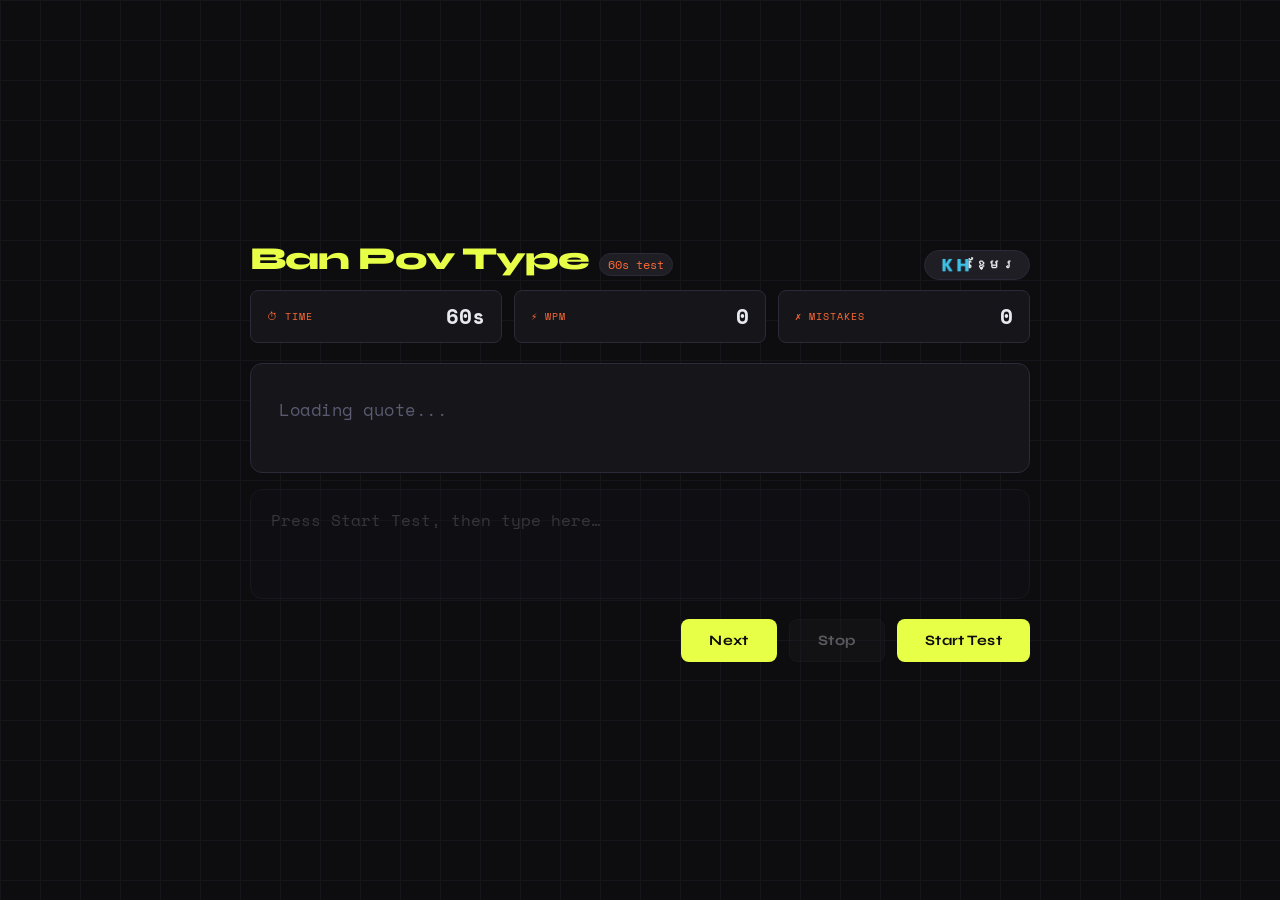
==== app/index.html @ a034efe6 "first commit" ====
<!DOCTYPE html>
<html lang="en">
<head>
  <meta charset="UTF-8"/>
  <meta name="viewport" content="width=device-width, initial-scale=1.0"/>
  <title>Ban Pov Type</title>
  <link href="https://fonts.googleapis.com/css2?family=Space+Mono:wght@400;700&family=Syne:wght@400;700;800&family=Kantumruy+Pro:wght@400;600;700&display=swap" rel="stylesheet"/>
  <link href="https://fonts.googleapis.com/css2?family=Space+Mono:wght@400;700&family=Syne:wght@400;700;800&display=swap" rel="stylesheet"/>
  <link rel="stylesheet" href="./src/style.css"/>
</head>
<body>

  <!-- ══ PAGE 1: TYPING TEST ══ -->
  <div class="page" id="page-typing">
    <div class="inner">
      <header>
        <h1>Ban Pov Type</h1>
        <span>60s test</span>
         <button id="lang-toggle" class="lang-btn">🇰🇭 ខ្មែរ</button>
      </header>
      <div class="stats-bar">
        <div class="stat-chip" id="time-chip">
          <span class="label">⏱ Time</span>
          <span class="value" id="time">60s</span>
        </div>
        <div class="stat-chip">
          <span class="label">⚡ WPM</span>
          <span class="value" id="live-wpm">0</span>
        </div>
        <div class="stat-chip">
          <span class="label">✗ Mistakes</span>
          <span class="value" id="mistakes">0</span>
        </div>
      </div>

      <div id="quote" class="quote-box">
        <span style="color:var(--muted)" class="loading">Loading quote</span>
      </div>

      <textarea id="quote-input" placeholder="Press Start Test, then type here…" disabled></textarea>

      <div class="btn-row">
        <button id="btn-next" class="btn-primary">Next</button>
        <button id="stop-test" class="btn-secondary" disabled>Stop</button>
        <button id="start-test" class="btn-primary">Start Test</button>
      </div>
    </div>
  </div>

  <!-- ══ PAGE 2: RESULTS ══ -->
  <div class="page" id="page-result">
    <div class="inner">
      <div class="result-header">
        <span class="trophy" id="rating-badge">🏅</span>
        <h2 id="rating-text">—</h2>
        <p id="rating-sub">—</p>
      </div>

      <div class="result-grid">
        <div class="result-card">
          <div class="rc-label">WPM</div>
          <div class="rc-value" id="r-wpm">—</div>
          <div class="rc-unit">words / min</div>
        </div>
        <div class="result-card">
          <div class="rc-label">Time</div>
          <div class="rc-value" id="r-time">—</div>
          <div class="rc-unit">seconds used</div>
        </div>
        <div class="result-card">
          <div class="rc-label">Accuracy</div>
          <div class="rc-value" id="r-accuracy">—</div>
          <div class="rc-unit">percent</div>
        </div>
        <div class="result-card">
          <div class="rc-label">Mistakes</div>
          <div class="rc-value" id="r-mistakes">—</div>
          <div class="rc-unit">errors</div>
        </div>
      </div>

      <div class="rating-row">
        <div class="rating-badge" id="rating-badge-2">🏅</div>
        <div>
          <div class="rating-text" id="rating-text-2">—</div>
          <div class="rating-sub" id="rating-sub-2">—</div>
        </div>
      </div>

      <div class="result-action-row">
        <button id="btn-try-again" class="btn-secondary">↺ Try Again</button>
        <button id="btn-next-quote" class="btn-primary">Next Quote →</button>
      </div>
    </div>
  </div>

<script src="./src/script.js"></script>
</body>
</html>
---- app/src/style.css ----
:root {
      --bg: #0d0d0f;
      --surface: #16161a;
      --surface2: #1e1e24;
      --accent: #e8ff47;
      --accent2: #ff6b35;
      --text: #e8e8f0;
      --muted: #5a5a72;
      --success: #50fa7b;
      --fail: #ff5555;
      --border: #2a2a38;
    }

    * { margin: 0; padding: 0; box-sizing: border-box; }

    body {
      background: var(--bg);
      color: var(--text);
      font-family: 'Syne', sans-serif;
      min-height: 100vh;
      overflow-x: hidden;
    }

    body::before {
      content: '';
      position: fixed;
      inset: 0;
      background-image:
        linear-gradient(var(--border) 1px, transparent 1px),
        linear-gradient(90deg, var(--border) 1px, transparent 1px);
      background-size: 40px 40px;
      opacity: 0.3;
      pointer-events: none;
      z-index: 0;
    }

    /* ── Page system ── */
    .page {
      position: fixed;
      inset: 0;
      display: flex;
      flex-direction: column;
      align-items: center;
      justify-content: center;
      padding: 24px 20px;
      overflow-y: auto;
      z-index: 1;
      transition: transform 0.5s cubic-bezier(0.77, 0, 0.18, 1),
                  opacity  0.5s cubic-bezier(0.77, 0, 0.18, 1);
    }

    /* typing page sits at left, result page sits at right */
    #page-typing  { transform: translateX(0); opacity: 1; }
    #page-result  { transform: translateX(100%); opacity: 0; pointer-events: none; }

    /* active state */
    #page-typing.slide-out  { transform: translateX(-100%); opacity: 0; pointer-events: none; }
    #page-result.slide-in   { transform: translateX(0);     opacity: 1; pointer-events: all; }

    .inner {
      width: 100%;
      max-width: 780px;
    }

    /* ── Header ── */
    header {
      display: flex;
      align-items: baseline;
      gap: 10px;
      margin-bottom: 10px;
    }
    header h1 {
      font-size: 2rem;
      font-weight: 800;
      letter-spacing: -1px;
      color: var(--accent);
    }
    header span {
      font-family: 'Space Mono', monospace;
      font-size: 0.75rem;
      color: var(--accent2);
      background: var(--surface2);
      padding: 2px 8px;
      border-radius: 20px;
      border: 1px solid var(--border);
    }
    .lang-btn {
  margin-left: auto;
  background: var(--surface2);
  color: var(--text);
  border: 1px solid var(--border);
  border-radius: 20px;
  padding: 6px 14px;
  font-size: 0.8rem;
  font-weight: 600;
  cursor: pointer;
  transition: border-color 0.2s, color 0.2s;
}
.lang-btn:hover { border-color: var(--accent); color: var(--accent); }


body.lang-km {
  font-family: 'Kantumruy Pro', sans-serif;
}
body.lang-km .quote-box {
  font-family: 'Kantumruy Pro', sans-serif;
  line-height: 2.4;
  font-size: 1.1rem;
}
body.lang-km textarea {
  font-family: 'Kantumruy Pro', sans-serif;
  font-size: 1rem;
  line-height: 2;
}
    .description {
      font-family: 'Space Mono', monospace;
      font-size: 0.8rem;
      color: var(--text);
      margin-bottom: 24px;
      line-height: 1.5;
    }

    /* ── Stats bar ── */
    .stats-bar {
      display: flex;
      gap: 12px;
      margin-bottom: 20px;
    }
    .stat-chip {
      display: flex;
      align-items: center;
      gap: 8px;
      background: var(--surface);
      border: 1px solid var(--border);
      border-radius: 8px;
      padding: 10px 16px;
      flex: 1;
      transition: border-color 0.3s;
    }
    .stat-chip.active { border-color: var(--accent); }
    .stat-chip .label {
      font-family: 'Space Mono', monospace;
      font-size: 0.65rem;
      color: var(--accent2);
      text-transform: uppercase;
      letter-spacing: 1px;
    }
    .stat-chip .value {
      font-family: 'Space Mono', monospace;
      font-size: 1.3rem;
      font-weight: 700;
      color: var(--text);
      margin-left: auto;
      transition: color 0.3s;
    }
    .stat-chip.active .value { color: var(--accent); }
    #time-chip.warning .value { color: var(--accent2); }

    .quote-box {
      background: var(--surface);
      border: 1px solid var(--border);
      border-radius: 12px;
      padding: 28px;
      margin-bottom: 16px;
      line-height: 2.1;
      font-family: 'Space Mono', monospace;
      font-size: 1.05rem;
      letter-spacing: 0.03em;
      user-select: none;
      min-height: 110px;
      position: relative;
      word-break: break-word;
      white-space: normal;
    }
    .quote-box::after {
      content: '';
      position: absolute;
      bottom: 0; left: 0; right: 0;
      height: 3px;
      background: linear-gradient(90deg, var(--accent), var(--accent2));
      transform: scaleX(0);
      transform-origin: left;
      transition: transform 0.4s ease;
      border-radius: 0 0 12px 12px;
    }
    .quote-box.in-progress::after { transform: scaleX(var(--progress, 0)); }

    .quote-char { transition: color 0.1s, background 0.1s; border-radius: 2px; }
    .quote-char.success { color: var(--success); }
    .quote-char.fail    { color: var(--fail); background: rgba(255,85,85,0.12); }
    .quote-char.current {
      color: var(--accent);
      background: rgba(232,255,71,0.15);
      outline: 1px solid var(--accent);
      outline-offset: 1px;
    }

    /* ── Textarea ── */
    textarea {
      width: 100%;
      background: var(--surface);
      border: 1px solid var(--border);
      border-radius: 12px;
      padding: 18px 20px;
      font-family: 'Space Mono', monospace;
      font-size: 1rem;
      color: var(--text);
      resize: none;
      height: 110px;
      transition: border-color 0.3s, box-shadow 0.3s;
      outline: none;
      margin-bottom: 16px;
    }
    textarea:focus {
      border-color: var(--accent);
      box-shadow: 0 0 0 3px rgba(232,255,71,0.08);
    }
    textarea:disabled { opacity: 0.4; cursor: not-allowed; }

    /* ── Buttons ── */
    .btn-row {
      display: flex;
      gap: 12px;
      justify-content: flex-end;
    }
    button {
      font-family: 'Syne', sans-serif;
      font-size: 0.9rem;
      font-weight: 700;
      padding: 12px 28px;
      border-radius: 8px;
      border: none;
      cursor: pointer;
      transition: transform 0.15s, opacity 0.15s, box-shadow 0.2s;
      letter-spacing: 0.03em;
    }
    button:active { transform: scale(0.97); }
    .btn-primary { background: var(--accent); color: var(--bg); }
    .btn-primary:hover { box-shadow: 0 0 20px rgba(232,255,71,0.35); }
    .btn-secondary {
      background: var(--surface2);
      color: var(--text);
      border: 1px solid var(--border);
    }
    .btn-secondary:hover { border-color: var(--accent2); color: var(--accent2); }
    button:disabled { opacity: 0.35; cursor: not-allowed; }

    /* ── Result page ── */
    #page-result .inner {
      max-width: 680px;
    }

    .result-header {
      text-align: center;
      margin-bottom: 36px;
    }
    .result-header .trophy {
      font-size: 4rem;
      display: block;
      margin-bottom: 12px;
      animation: popIn 0.5s cubic-bezier(0.22, 1, 0.36, 1);
    }
    @keyframes popIn {
      from { transform: scale(0.4); opacity: 0; }
      to   { transform: scale(1);   opacity: 1; }
    }
    .result-header h2 {
      font-size: 1.6rem;
      font-weight: 800;
      color: var(--accent);
      letter-spacing: -0.5px;
    }
    .result-header p {
      font-family: 'Space Mono', monospace;
      font-size: 0.8rem;
      color: var(--text);
      margin-top: 6px;
    }

    .result-grid {
      display: grid;
      grid-template-columns: repeat(4, 1fr);
      gap: 12px;
      margin-bottom: 16px;
    }
    @media (max-width: 540px) {
      .result-grid { grid-template-columns: repeat(2, 1fr); }
      .stats-bar { flex-wrap: wrap; }
      .result-action-row { flex-direction: column; }
    }

    .result-card {
      background: var(--surface);
      border: 1px solid var(--border);
      border-radius: 12px;
      padding: 20px 16px;
      text-align: center;
      position: relative;
      overflow: hidden;
    }
    .result-card::before {
      content: '';
      position: absolute;
      top: 0; left: 0; right: 0;
      height: 3px;
    }
    .result-card:nth-child(1)::before { background: var(--accent); }
    .result-card:nth-child(2)::before { background: var(--accent2); }
    .result-card:nth-child(3)::before { background: var(--success); }
    .result-card:nth-child(4)::before { background: var(--fail); }

    .rc-label {
      font-family: 'Space Mono', monospace;
      font-size: 0.6rem;
      text-transform: uppercase;
      letter-spacing: 1.5px;
      color: var(--accent2);
      margin-bottom: 10px;
    }
    .rc-value {
      font-family: 'Space Mono', monospace;
      font-size: 2.4rem;
      font-weight: 700;
      line-height: 1;
    }
    .rc-unit {
      font-size: 0.65rem;
      color: var(--text);
      margin-top: 6px;
    }
    .result-card:nth-child(1) .rc-value { color: var(--accent); }
    .result-card:nth-child(2) .rc-value { color: var(--accent2); }
    .result-card:nth-child(3) .rc-value { color: var(--success); }
    .result-card:nth-child(4) .rc-value { color: var(--fail); }

    .rating-row {
      display: flex;
      align-items: center;
      gap: 14px;
      padding: 16px 20px;
      background: var(--surface);
      border-radius: 12px;
      border: 1px solid var(--border);
      margin-bottom: 24px;
    }
    .rating-badge { font-size: 2rem; }
    .rating-text  { font-weight: 700; font-size: 1rem; }
    .rating-sub   { font-size: 0.78rem; color: var(--accent2); margin-top: 3px; }

    .result-action-row {
      display: flex;
      gap: 12px;
      justify-content: center;
    }
    .result-action-row button {
      flex: 1;
      max-width: 240px;
      padding: 14px 28px;
      font-size: 1rem;
    }

    /* Loading dots */
    .loading::after {
      content: '...';
      animation: dots 1.2s steps(4, end) infinite;
    }
    @keyframes dots {
      0%,20%  { content: '.'; }
      40%     { content: '..'; }
      60%,100%{ content: '...'; }
    }
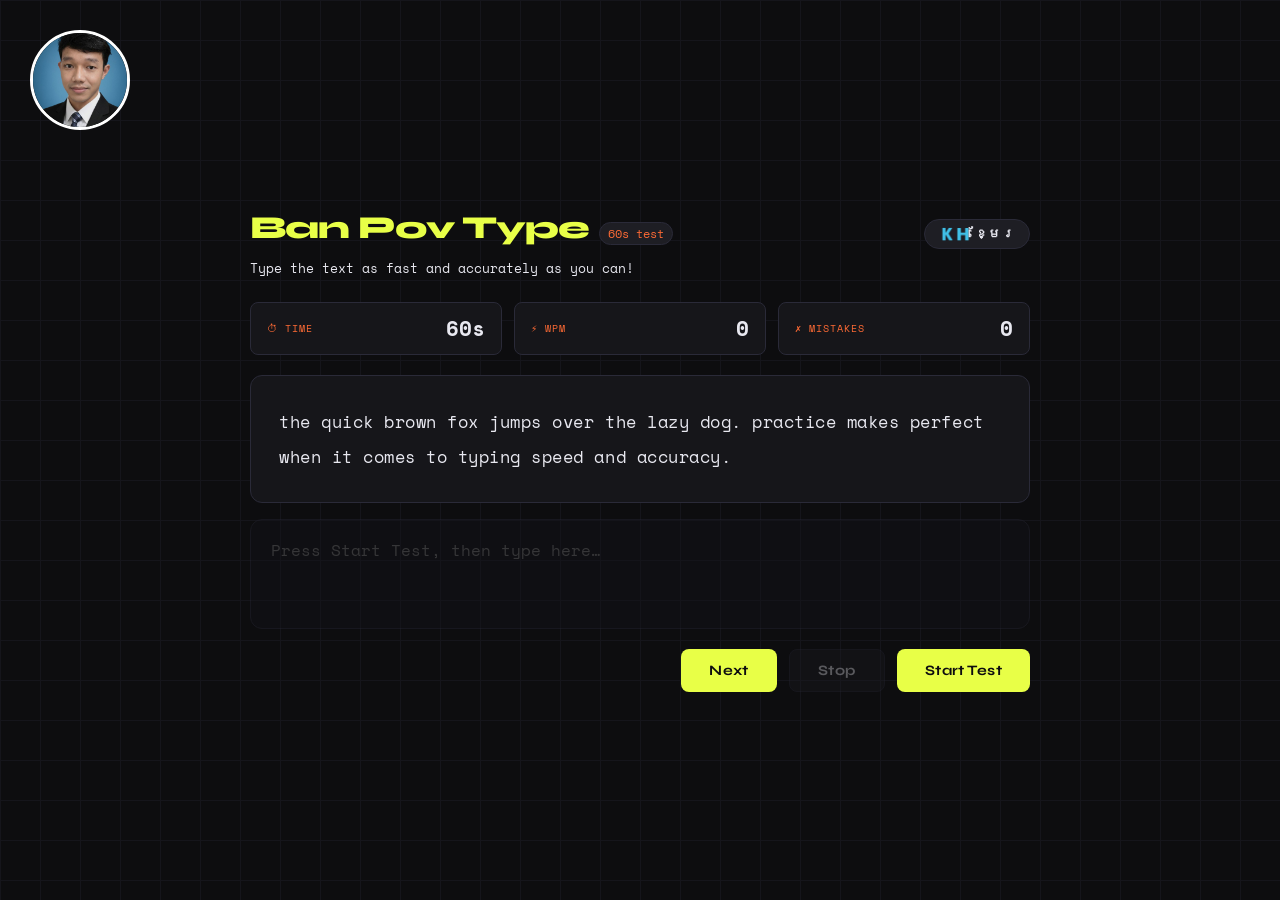
==== commit 93e9fb09: "update" ====
--- a/app/index.html
+++ b/app/index.html
@@ -5,8 +5,9 @@
   <meta name="viewport" content="width=device-width, initial-scale=1.0"/>
   <title>Ban Pov Type</title>
   <link href="https://fonts.googleapis.com/css2?family=Space+Mono:wght@400;700&family=Syne:wght@400;700;800&family=Kantumruy+Pro:wght@400;600;700&display=swap" rel="stylesheet"/>
-  <link href="https://fonts.googleapis.com/css2?family=Space+Mono:wght@400;700&family=Syne:wght@400;700;800&display=swap" rel="stylesheet"/>
   <link rel="stylesheet" href="./src/style.css"/>
+  <link rel="icon" type="image/png" href="./images/image.png">
+  <img src="./images/typing.png" class="circle-logo">
 </head>
 <body>
 
@@ -15,20 +16,23 @@
     <div class="inner">
       <header>
         <h1>Ban Pov Type</h1>
-        <span>60s test</span>
-         <button id="lang-toggle" class="lang-btn">🇰🇭 ខ្មែរ</button>
+        <span id="badge-text">60s test</span>
+        <button id="lang-toggle" class="lang-btn">🇰🇭 ខ្មែរ</button>
       </header>
+
+      <p class="description" id="description-text">Type the text as fast and accurately as you can!</p>
+
       <div class="stats-bar">
         <div class="stat-chip" id="time-chip">
-          <span class="label">⏱ Time</span>
+          <span class="label" id="label-time">⏱ Time</span>
           <span class="value" id="time">60s</span>
         </div>
         <div class="stat-chip">
-          <span class="label">⚡ WPM</span>
+          <span class="label" id="label-wpm">⚡ WPM</span>
           <span class="value" id="live-wpm">0</span>
         </div>
         <div class="stat-chip">
-          <span class="label">✗ Mistakes</span>
+          <span class="label" id="label-mistakes">✗ Mistakes</span>
           <span class="value" id="mistakes">0</span>
         </div>
       </div>
@@ -58,24 +62,24 @@
 
       <div class="result-grid">
         <div class="result-card">
-          <div class="rc-label">WPM</div>
+          <div class="rc-label" id="rc-label-wpm">WPM</div>
           <div class="rc-value" id="r-wpm">—</div>
-          <div class="rc-unit">words / min</div>
+          <div class="rc-unit" id="rc-unit-wpm">words / min</div>
         </div>
         <div class="result-card">
-          <div class="rc-label">Time</div>
+          <div class="rc-label" id="rc-label-time">Time</div>
           <div class="rc-value" id="r-time">—</div>
-          <div class="rc-unit">seconds used</div>
+          <div class="rc-unit" id="rc-unit-time">seconds used</div>
         </div>
         <div class="result-card">
-          <div class="rc-label">Accuracy</div>
+          <div class="rc-label" id="rc-label-accuracy">Accuracy</div>
           <div class="rc-value" id="r-accuracy">—</div>
-          <div class="rc-unit">percent</div>
+          <div class="rc-unit" id="rc-unit-accuracy">percent</div>
         </div>
         <div class="result-card">
-          <div class="rc-label">Mistakes</div>
+          <div class="rc-label" id="rc-label-mistakes">Mistakes</div>
           <div class="rc-value" id="r-mistakes">—</div>
-          <div class="rc-unit">errors</div>
+          <div class="rc-unit" id="rc-unit-errors">errors</div>
         </div>
       </div>
 
@@ -94,6 +98,6 @@
     </div>
   </div>
 
-<script src="./src/script.js"></script>
+  <script src="./src/script.js"></script>
 </body>
 </html>
--- a/app/src/style.css
+++ b/app/src/style.css
@@ -62,8 +62,18 @@
       width: 100%;
       max-width: 780px;
     }
-
-    /* ── Header ── */
+.circle-logo {
+  width: 100px;
+  height: 100px;
+  border-radius: 50%;
+  object-fit: cover;
+  object-position: center top; 
+  overflow: hidden;
+  border: 3px solid white; 
+  margin: 30px;
+   position: fixed;
+}
+     
     header {
       display: flex;
       align-items: baseline;
